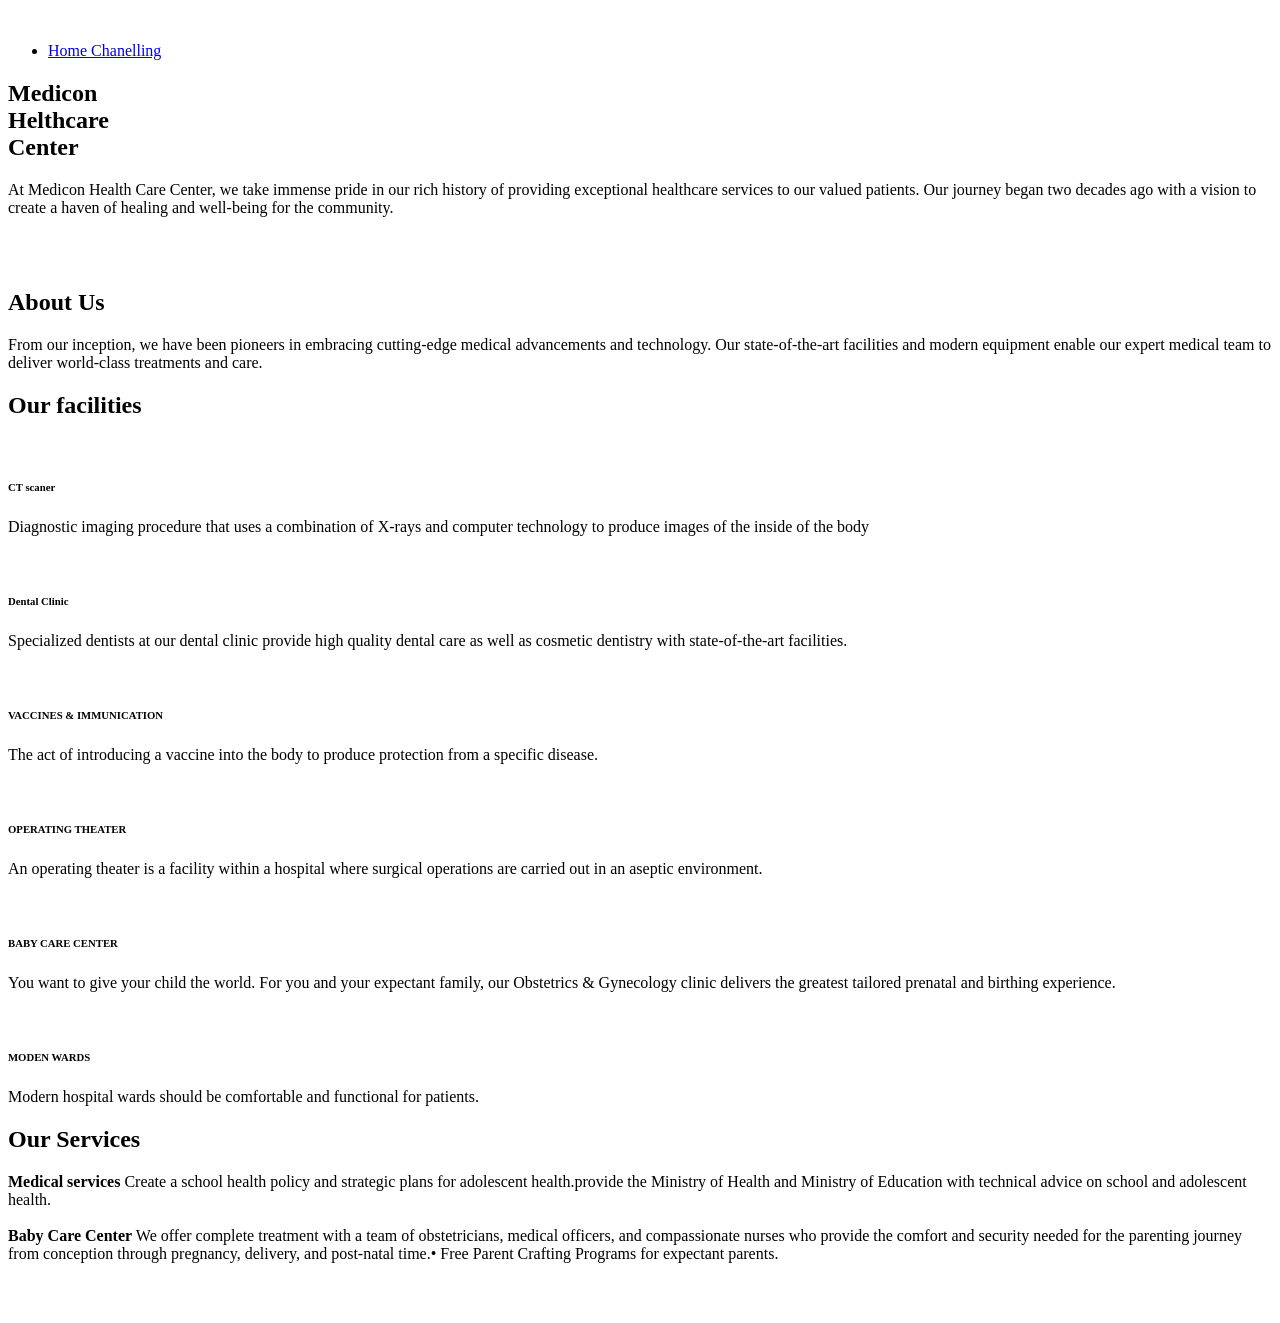
==== about.html @ 48fe5101 "Add files via upload" ====
<!DOCTYPE html>
<html>

<head>
  <meta charset="utf-8" />
  <meta http-equiv="X-UA-Compatible" content="IE=edge" />
  <meta name="viewport" content="width=device-width, initial-scale=1, shrink-to-fit=no" />
  <meta name="keywords" content="" />
  <meta name="description" content="" />
  <meta name="author" content="" />

  <title>About & Services</title>

  <link rel="stylesheet" type="text/css" href="css/bootstrap.css" />

  <link href="https://fonts.googleapis.com/css?family=Poppins:400,700|Raleway:400,700&display=swap" rel="stylesheet">

  <link href="css/styleabout.css" rel="stylesheet" />

  <link href="css/responsiveabout.css" rel="stylesheet" />
</head>

<body>
  <div class="hero_area">
    <header class="header_section">
      <div class="container-fluid">
        <nav class="navbar navbar-expand-lg custom_nav-container">
          <a class="navbar-brand" href="index.html">
            <img src="images/logo.png" alt="" />
          </a>
          <div class="navbar-collapse" id="">
            <ul class="navbar-nav justify-content-between ">
              <div class="User_option">
                <li class="">
                  <a class="mr-4" href="index.html">
                    Home
                  </a>
                  <a class="" href="channalling.html">
                    Chanelling
                  </a>
                </li>
              </div>
            </ul> 
          </div>
        </nav>
      </div>
    </header>
    <!-- end header section -->
    <!-- slider section -->
    <section class="slider_section ">
      <div class="container-fluid">
        <div class="row">
          <div class="col-md-4 offset-md-1">
            <div class="detail-box">
              <h1>
                <span> Medicon</span> <br>
                Helthcare <br>
                Center
              </h1>
              <p>
                At Medicon Health Care Center, we take immense pride in our rich history of providing exceptional healthcare services to our valued patients. Our journey began two decades ago with a vision to create a haven of healing and well-being for the community.
              </p>
            </div>
          </div>
        </div>
      </div>
    </section>
    
  </div>



  <section class="about_section layout_padding-bottom">
    <div class="square-box">
      <img src="images/about/square.png" alt="">
    </div>
    <div class="container">
      <div class="row">
        <div class="col-md-6">
          <div class="img-box">
            <img src="images/about/abt1.jpg" alt="">
          </div>
        </div>
        <div class="col-md-6">
          <div class="detail-box">
            <div class="heading_container">
              <h2>
                About Us
              </h2>
            </div>
            <p>
              From our inception, we have been pioneers in embracing cutting-edge medical advancements and technology. Our state-of-the-art facilities and modern equipment enable our expert medical team to deliver world-class treatments and care.

            </p>
          </div>
        </div>
      </div>
    </div>
  </section>

  <section class="sale_section layout_padding-bottom">
    <div class="container-fluid">
      <div class="heading_container">
        <h2>
          Our facilities
        </h2>
      </div>
      <div class="sale_container">
        <div class="box">
          <div class="img-box">
            <img src="images/about/ct.jpg" alt="">
          </div>
          <div class="detail-box">
            <h6>
              CT scaner
            </h6>
            <p>
              Diagnostic imaging procedure that uses a combination of X-rays and computer technology to produce images of the inside of the body
            </p>
          </div>
        </div>
        <div class="box">
          <div class="img-box">
            <img src="images/about/den1.webp" alt="">
          </div>
          <div class="detail-box">
            <h6>
              Dental Clinic
            </h6>
            <p>
              Specialized dentists at our dental clinic provide high quality dental care as well as cosmetic dentistry with state-of-the-art facilities.
            </p>
          </div>
        </div>
        <div class="box">
          <div class="img-box">
            <img src="images/about/blood.jpg" alt="">
          </div>
          <div class="detail-box">
            <h6>
              VACCINES & IMMUNICATION
            </h6>
            <p>
              The act of introducing a vaccine into the body to produce protection from a specific disease.
            </p>
          </div>
        </div>
        <div class="box">
          <div class="img-box">
            <img src="images/about/surgery.jpg" alt="">
          </div>
          <div class="detail-box">
            <h6>
              OPERATING THEATER
            </h6>
            <p>
              An operating theater is a facility within a hospital where surgical operations are carried out in an aseptic environment. 
            </p>
          </div>
        </div>
        <div class="box">
          <div class="img-box">
            <img src="images/about/pexels-photo-3279203.jpeg" alt="">
          </div>
          <div class="detail-box">
            <h6>
              BABY CARE CENTER
            </h6>
            <p>
              You want to give your child the world. For you and your expectant family, our Obstetrics & Gynecology clinic delivers the greatest tailored prenatal and birthing experience.
            </p>
          </div>
        </div>
        <div class="box">
          <div class="img-box">
            <img src="images/about/room.jpg" alt="">
          </div>
          <div class="detail-box">
            <h6>
              MODEN WARDS
            </h6>
            <p>
              Modern hospital wards should be comfortable and functional for patients.
            </p>
          </div>
        </div>
      </div>
    </div>
  </section>

  <section class="deal_section layout_padding-bottom">
    <div class="container">
      <div class="row">
        <div class="col-md-6">
          <div class="detail-box">
            <div class="heading_container">
              <h2>
                Our Services
              </h2>
            </div>
            <p>
              <strong>Medical services</strong>
            Create a school health policy and strategic plans for adolescent health.provide the Ministry of Health and Ministry of Education with technical advice on school and adolescent health.
            
            <br><br>
              <strong>Baby Care Center</strong>
            We offer complete treatment with a team of obstetricians, medical officers, and compassionate nurses who provide the comfort and security needed for the parenting journey from conception through pregnancy, delivery, and post-natal time.• Free Parent Crafting Programs for expectant parents.

            </p>
          </div>
        </div>
        <div class="col-md-6">
          <div class="img-box">
            <div class="box b1">
              <img src="images/about/stethoscope-and-medical-report-on-a-laptop.jpg" alt="">
            </div>
            <div class="box b1">
              <img src="images/artical2.jpg" alt="">
            </div>
          </div>
        </div>
      </div>
    </div>
  </section>

  <script type="text/javascript" src="javasript/jquery-3.3.1.min.js"></script>
  <script type="text/javascript" src="javasript/bootstrap.js"></script>
  <script type="text/javascript" src="javasript/custom.js"></script>


</body>

</html>
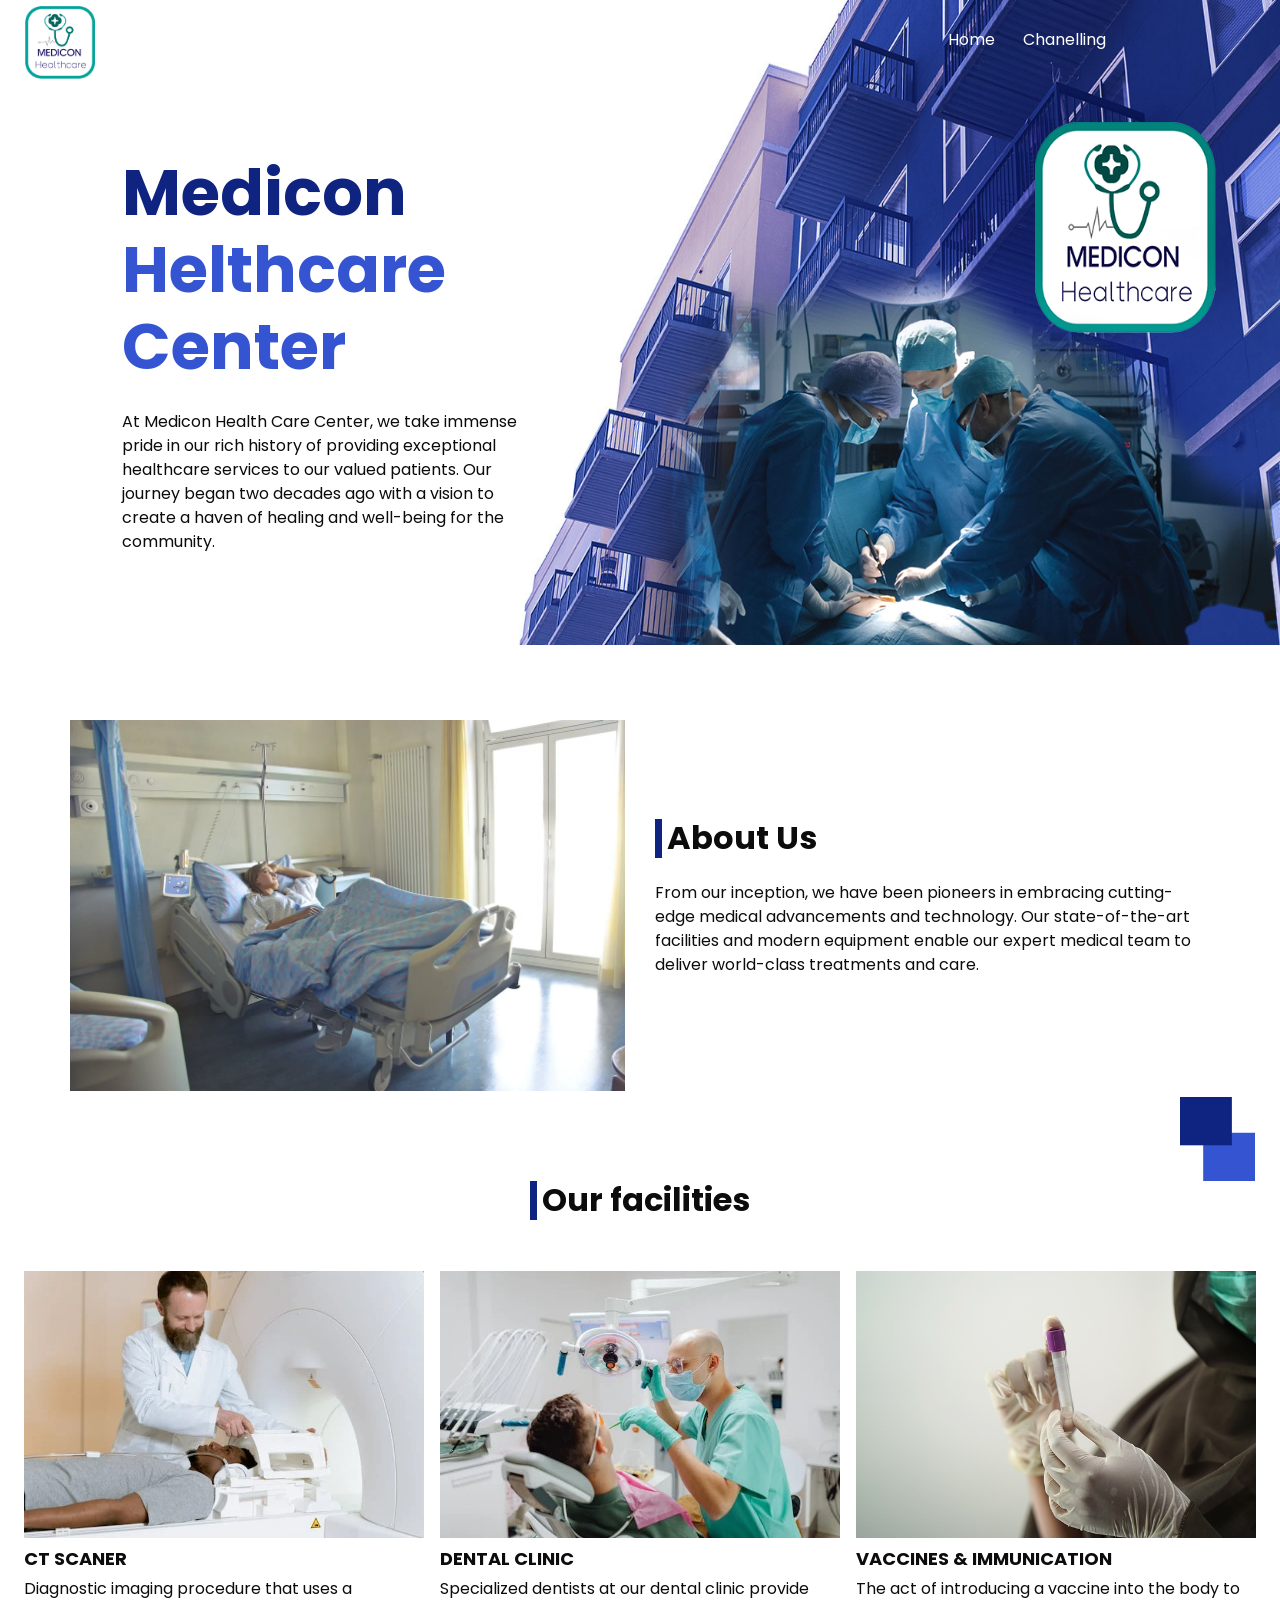
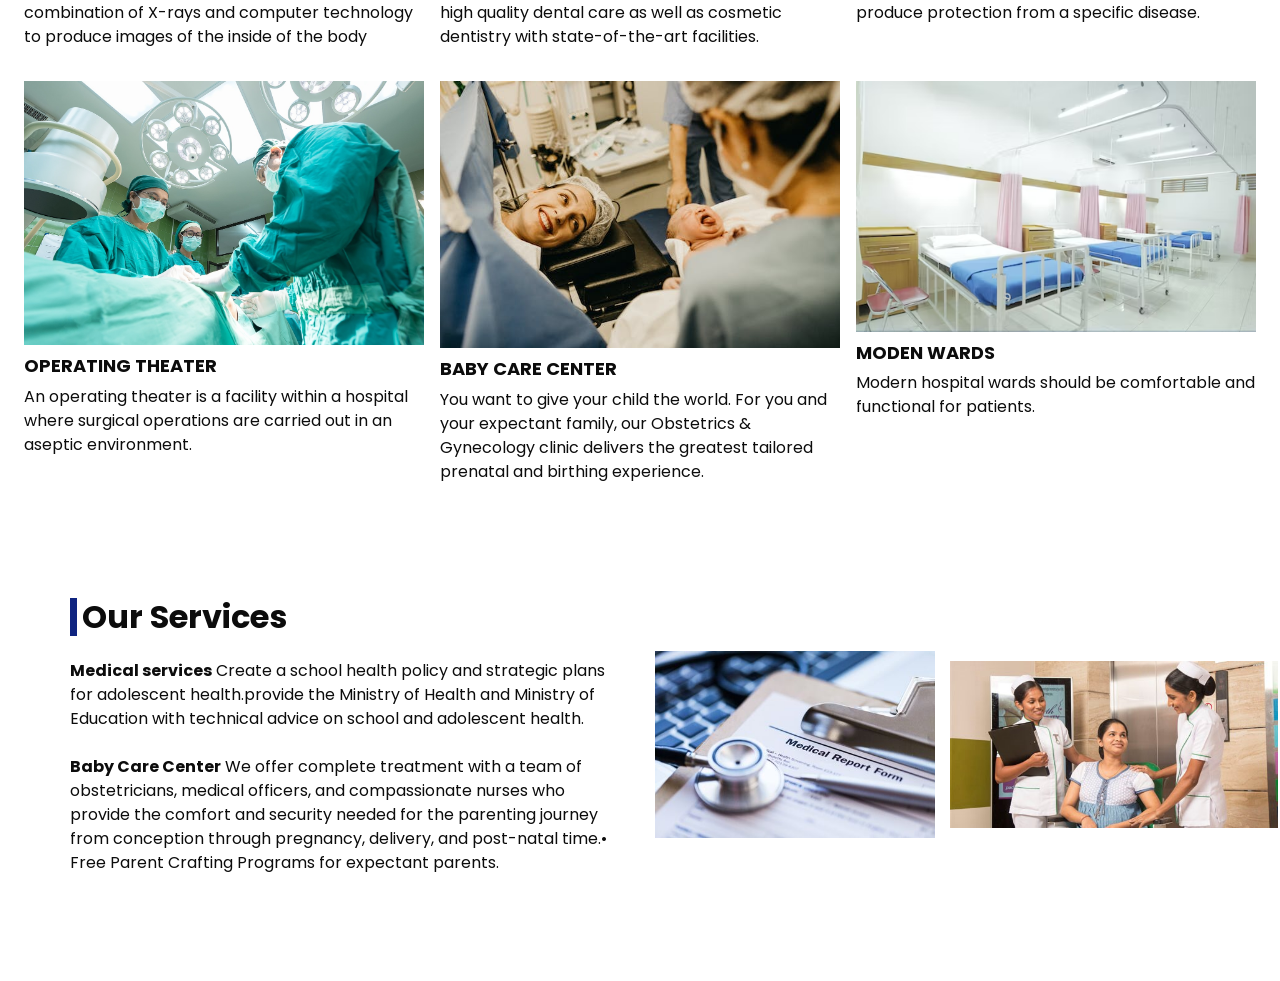
==== commit fc5c8610: "Code" ====
--- a/about.html
+++ b/about.html
@@ -1,233 +1,233 @@
-<!DOCTYPE html>
-<html>
-
-<head>
-  <meta charset="utf-8" />
-  <meta http-equiv="X-UA-Compatible" content="IE=edge" />
-  <meta name="viewport" content="width=device-width, initial-scale=1, shrink-to-fit=no" />
-  <meta name="keywords" content="" />
-  <meta name="description" content="" />
-  <meta name="author" content="" />
-
-  <title>About & Services</title>
-
-  <link rel="stylesheet" type="text/css" href="css/bootstrap.css" />
-
-  <link href="https://fonts.googleapis.com/css?family=Poppins:400,700|Raleway:400,700&display=swap" rel="stylesheet">
-
-  <link href="css/styleabout.css" rel="stylesheet" />
-
-  <link href="css/responsiveabout.css" rel="stylesheet" />
-</head>
-
-<body>
-  <div class="hero_area">
-    <header class="header_section">
-      <div class="container-fluid">
-        <nav class="navbar navbar-expand-lg custom_nav-container">
-          <a class="navbar-brand" href="index.html">
-            <img src="images/logo.png" alt="" />
-          </a>
-          <div class="navbar-collapse" id="">
-            <ul class="navbar-nav justify-content-between ">
-              <div class="User_option">
-                <li class="">
-                  <a class="mr-4" href="index.html">
-                    Home
-                  </a>
-                  <a class="" href="channalling.html">
-                    Chanelling
-                  </a>
-                </li>
-              </div>
-            </ul> 
-          </div>
-        </nav>
-      </div>
-    </header>
-    <!-- end header section -->
-    <!-- slider section -->
-    <section class="slider_section ">
-      <div class="container-fluid">
-        <div class="row">
-          <div class="col-md-4 offset-md-1">
-            <div class="detail-box">
-              <h1>
-                <span> Medicon</span> <br>
-                Helthcare <br>
-                Center
-              </h1>
-              <p>
-                At Medicon Health Care Center, we take immense pride in our rich history of providing exceptional healthcare services to our valued patients. Our journey began two decades ago with a vision to create a haven of healing and well-being for the community.
-              </p>
-            </div>
-          </div>
-        </div>
-      </div>
-    </section>
-    
-  </div>
-
-
-
-  <section class="about_section layout_padding-bottom">
-    <div class="square-box">
-      <img src="images/about/square.png" alt="">
-    </div>
-    <div class="container">
-      <div class="row">
-        <div class="col-md-6">
-          <div class="img-box">
-            <img src="images/about/abt1.jpg" alt="">
-          </div>
-        </div>
-        <div class="col-md-6">
-          <div class="detail-box">
-            <div class="heading_container">
-              <h2>
-                About Us
-              </h2>
-            </div>
-            <p>
-              From our inception, we have been pioneers in embracing cutting-edge medical advancements and technology. Our state-of-the-art facilities and modern equipment enable our expert medical team to deliver world-class treatments and care.
-
-            </p>
-          </div>
-        </div>
-      </div>
-    </div>
-  </section>
-
-  <section class="sale_section layout_padding-bottom">
-    <div class="container-fluid">
-      <div class="heading_container">
-        <h2>
-          Our facilities
-        </h2>
-      </div>
-      <div class="sale_container">
-        <div class="box">
-          <div class="img-box">
-            <img src="images/about/ct.jpg" alt="">
-          </div>
-          <div class="detail-box">
-            <h6>
-              CT scaner
-            </h6>
-            <p>
-              Diagnostic imaging procedure that uses a combination of X-rays and computer technology to produce images of the inside of the body
-            </p>
-          </div>
-        </div>
-        <div class="box">
-          <div class="img-box">
-            <img src="images/about/den1.webp" alt="">
-          </div>
-          <div class="detail-box">
-            <h6>
-              Dental Clinic
-            </h6>
-            <p>
-              Specialized dentists at our dental clinic provide high quality dental care as well as cosmetic dentistry with state-of-the-art facilities.
-            </p>
-          </div>
-        </div>
-        <div class="box">
-          <div class="img-box">
-            <img src="images/about/blood.jpg" alt="">
-          </div>
-          <div class="detail-box">
-            <h6>
-              VACCINES & IMMUNICATION
-            </h6>
-            <p>
-              The act of introducing a vaccine into the body to produce protection from a specific disease.
-            </p>
-          </div>
-        </div>
-        <div class="box">
-          <div class="img-box">
-            <img src="images/about/surgery.jpg" alt="">
-          </div>
-          <div class="detail-box">
-            <h6>
-              OPERATING THEATER
-            </h6>
-            <p>
-              An operating theater is a facility within a hospital where surgical operations are carried out in an aseptic environment. 
-            </p>
-          </div>
-        </div>
-        <div class="box">
-          <div class="img-box">
-            <img src="images/about/pexels-photo-3279203.jpeg" alt="">
-          </div>
-          <div class="detail-box">
-            <h6>
-              BABY CARE CENTER
-            </h6>
-            <p>
-              You want to give your child the world. For you and your expectant family, our Obstetrics & Gynecology clinic delivers the greatest tailored prenatal and birthing experience.
-            </p>
-          </div>
-        </div>
-        <div class="box">
-          <div class="img-box">
-            <img src="images/about/room.jpg" alt="">
-          </div>
-          <div class="detail-box">
-            <h6>
-              MODEN WARDS
-            </h6>
-            <p>
-              Modern hospital wards should be comfortable and functional for patients.
-            </p>
-          </div>
-        </div>
-      </div>
-    </div>
-  </section>
-
-  <section class="deal_section layout_padding-bottom">
-    <div class="container">
-      <div class="row">
-        <div class="col-md-6">
-          <div class="detail-box">
-            <div class="heading_container">
-              <h2>
-                Our Services
-              </h2>
-            </div>
-            <p>
-              <strong>Medical services</strong>
-            Create a school health policy and strategic plans for adolescent health.provide the Ministry of Health and Ministry of Education with technical advice on school and adolescent health.
-            
-            <br><br>
-              <strong>Baby Care Center</strong>
-            We offer complete treatment with a team of obstetricians, medical officers, and compassionate nurses who provide the comfort and security needed for the parenting journey from conception through pregnancy, delivery, and post-natal time.• Free Parent Crafting Programs for expectant parents.
-
-            </p>
-          </div>
-        </div>
-        <div class="col-md-6">
-          <div class="img-box">
-            <div class="box b1">
-              <img src="images/about/stethoscope-and-medical-report-on-a-laptop.jpg" alt="">
-            </div>
-            <div class="box b1">
-              <img src="images/artical2.jpg" alt="">
-            </div>
-          </div>
-        </div>
-      </div>
-    </div>
-  </section>
-
-  <script type="text/javascript" src="javasript/jquery-3.3.1.min.js"></script>
-  <script type="text/javascript" src="javasript/bootstrap.js"></script>
-  <script type="text/javascript" src="javasript/custom.js"></script>
-
-
-</body>
-
+<!DOCTYPE html>
+<html>
+
+<head>
+  <meta charset="utf-8" />
+  <meta http-equiv="X-UA-Compatible" content="IE=edge" />
+  <meta name="viewport" content="width=device-width, initial-scale=1, shrink-to-fit=no" />
+  <meta name="keywords" content="" />
+  <meta name="description" content="" />
+  <meta name="author" content="" />
+
+  <title>About & Services</title>
+
+  <link rel="stylesheet" type="text/css" href="css/bootstrap.css" />
+
+  <link href="https://fonts.googleapis.com/css?family=Poppins:400,700|Raleway:400,700&display=swap" rel="stylesheet">
+
+  <link href="css/styleabout.css" rel="stylesheet" />
+
+  <link href="css/responsiveabout.css" rel="stylesheet" />
+</head>
+
+<body>
+  <div class="hero_area">
+    <header class="header_section">
+      <div class="container-fluid">
+        <nav class="navbar navbar-expand-lg custom_nav-container">
+          <a class="navbar-brand" href="index.html">
+            <img src="images/logo.png" alt="" />
+          </a>
+          <div class="navbar-collapse" id="">
+            <ul class="navbar-nav justify-content-between ">
+              <div class="User_option">
+                <li class="">
+                  <a class="mr-4" href="index.html">
+                    Home
+                  </a>
+                  <a class="" href="channalling.html">
+                    Chanelling
+                  </a>
+                </li>
+              </div>
+            </ul> 
+          </div>
+        </nav>
+      </div>
+    </header>
+    <!-- end header section -->
+    <!-- slider section -->
+    <section class="slider_section ">
+      <div class="container-fluid">
+        <div class="row">
+          <div class="col-md-4 offset-md-1">
+            <div class="detail-box">
+              <h1>
+                <span> Medicon</span> <br>
+                Helthcare <br>
+                Center
+              </h1>
+              <p>
+                At Medicon Health Care Center, we take immense pride in our rich history of providing exceptional healthcare services to our valued patients. Our journey began two decades ago with a vision to create a haven of healing and well-being for the community.
+              </p>
+            </div>
+          </div>
+        </div>
+      </div>
+    </section>
+    
+  </div>
+
+
+
+  <section class="about_section layout_padding-bottom">
+    <div class="square-box">
+      <img src="images/about/square.png" alt="">
+    </div>
+    <div class="container">
+      <div class="row">
+        <div class="col-md-6">
+          <div class="img-box">
+            <img src="images/about/abt1.jpg" alt="">
+          </div>
+        </div>
+        <div class="col-md-6">
+          <div class="detail-box">
+            <div class="heading_container">
+              <h2>
+                About Us
+              </h2>
+            </div>
+            <p>
+              From our inception, we have been pioneers in embracing cutting-edge medical advancements and technology. Our state-of-the-art facilities and modern equipment enable our expert medical team to deliver world-class treatments and care.
+
+            </p>
+          </div>
+        </div>
+      </div>
+    </div>
+  </section>
+
+  <section class="sale_section layout_padding-bottom">
+    <div class="container-fluid">
+      <div class="heading_container">
+        <h2>
+          Our facilities
+        </h2>
+      </div>
+      <div class="sale_container">
+        <div class="box">
+          <div class="img-box">
+            <img src="images/about/ct.jpg" alt="">
+          </div>
+          <div class="detail-box">
+            <h6>
+              CT scaner
+            </h6>
+            <p>
+              Diagnostic imaging procedure that uses a combination of X-rays and computer technology to produce images of the inside of the body
+            </p>
+          </div>
+        </div>
+        <div class="box">
+          <div class="img-box">
+            <img src="images/about/den1.webp" alt="">
+          </div>
+          <div class="detail-box">
+            <h6>
+              Dental Clinic
+            </h6>
+            <p>
+              Specialized dentists at our dental clinic provide high quality dental care as well as cosmetic dentistry with state-of-the-art facilities.
+            </p>
+          </div>
+        </div>
+        <div class="box">
+          <div class="img-box">
+            <img src="images/about/blood.jpg" alt="">
+          </div>
+          <div class="detail-box">
+            <h6>
+              VACCINES & IMMUNICATION
+            </h6>
+            <p>
+              The act of introducing a vaccine into the body to produce protection from a specific disease.
+            </p>
+          </div>
+        </div>
+        <div class="box">
+          <div class="img-box">
+            <img src="images/about/surgery.jpg" alt="">
+          </div>
+          <div class="detail-box">
+            <h6>
+              OPERATING THEATER
+            </h6>
+            <p>
+              An operating theater is a facility within a hospital where surgical operations are carried out in an aseptic environment. 
+            </p>
+          </div>
+        </div>
+        <div class="box">
+          <div class="img-box">
+            <img src="images/about/pexels-photo-3279203.jpeg" alt="">
+          </div>
+          <div class="detail-box">
+            <h6>
+              BABY CARE CENTER
+            </h6>
+            <p>
+              You want to give your child the world. For you and your expectant family, our Obstetrics & Gynecology clinic delivers the greatest tailored prenatal and birthing experience.
+            </p>
+          </div>
+        </div>
+        <div class="box">
+          <div class="img-box">
+            <img src="images/about/room.jpg" alt="">
+          </div>
+          <div class="detail-box">
+            <h6>
+              MODEN WARDS
+            </h6>
+            <p>
+              Modern hospital wards should be comfortable and functional for patients.
+            </p>
+          </div>
+        </div>
+      </div>
+    </div>
+  </section>
+
+  <section class="deal_section layout_padding-bottom">
+    <div class="container">
+      <div class="row">
+        <div class="col-md-6">
+          <div class="detail-box">
+            <div class="heading_container">
+              <h2>
+                Our Services
+              </h2>
+            </div>
+            <p>
+              <strong>Medical services</strong>
+            Create a school health policy and strategic plans for adolescent health.provide the Ministry of Health and Ministry of Education with technical advice on school and adolescent health.
+            
+            <br><br>
+              <strong>Baby Care Center</strong>
+            We offer complete treatment with a team of obstetricians, medical officers, and compassionate nurses who provide the comfort and security needed for the parenting journey from conception through pregnancy, delivery, and post-natal time.• Free Parent Crafting Programs for expectant parents.
+
+            </p>
+          </div>
+        </div>
+        <div class="col-md-6">
+          <div class="img-box">
+            <div class="box b1">
+              <img src="images/about/stethoscope-and-medical-report-on-a-laptop.jpg" alt="">
+            </div>
+            <div class="box b1">
+              <img src="images/artical2.jpg" alt="">
+            </div>
+          </div>
+        </div>
+      </div>
+    </div>
+  </section>
+
+  <script type="text/javascript" src="javasript/jquery-3.3.1.min.js"></script>
+  <script type="text/javascript" src="javasript/bootstrap.js"></script>
+  <script type="text/javascript" src="javasript/custom.js"></script>
+
+
+</body>
+
 </html>
--- a/css/styleabout.css
+++ b/css/styleabout.css
@@ -0,0 +1,531 @@
+body {
+  font-family: 'Poppins', sans-serif;
+  color: #0c0c0c;
+  background-color: #ffffff;
+}
+
+.layout_padding {
+  padding-top: 90px;
+  padding-bottom: 90px;
+}
+
+.layout_padding2 {
+  padding: 45px 0;
+}
+
+.layout_padding2-top {
+  padding-top: 45px;
+  padding-bottom: 45px;
+}
+
+.layout_padding2-bottom {
+  padding-bottom: 45px;
+}
+
+.layout_padding-top {
+  padding-top: 90px;
+}
+
+.layout_padding-bottom {
+  padding-bottom: 90px;
+}
+
+.heading_container {
+  display: -webkit-box;
+  display: -ms-flexbox;
+  display: flex;
+  -webkit-box-orient: vertical;
+  -webkit-box-direction: normal;
+      -ms-flex-direction: column;
+          flex-direction: column;
+}
+
+.heading_container h2 {
+  padding-left: 5px;
+  position: relative;
+  border-left: 7px solid #0f2480;
+  font-weight: bold;
+}
+
+/*header section*/
+.hero_area {
+  background-image: url(../images/about/hero-bg.png);
+  position: relative;
+  background-repeat: no-repeat;
+  background-position: top right;
+  background-size: 60% 100%;
+}
+
+.sub_page .hero_area {
+  height: auto;
+  background: none;
+  background-color: #0f2480;
+}
+
+.header_section {
+  overflow-x: hidden;
+}
+
+.header_section .container-fluid {
+  padding-right: 25px;
+  padding-left: 25px;
+}
+
+.header_section .nav_container {
+  margin: 0 auto;
+}
+
+.header_section .navbar-expand-lg .navbar-nav {
+  width: 90%;
+}
+
+.header_section .user_option {
+  display: -webkit-box;
+  display: -ms-flexbox;
+  display: flex;
+  -webkit-box-align: center;
+      -ms-flex-align: center;
+          align-items: center;
+}
+
+.header_section .user_option a {
+  display: -webkit-box;
+  display: -ms-flexbox;
+  display: flex;
+  color: #ffffff;
+  -webkit-box-align: center;
+      -ms-flex-align: center;
+          align-items: center;
+}
+
+.custom_nav-container.navbar-expand-lg .navbar-nav .nav-item .nav-link {
+  padding: 10px 15px;
+  color: #060606;
+  text-align: center;
+  text-transform: uppercase;
+}
+
+.custom_nav-container.navbar-expand-lg .navbar-nav .nav-item.active .nav-link, .custom_nav-container.navbar-expand-lg .navbar-nav .nav-item:hover .nav-link {
+  color: #3554d1;
+}
+
+a,
+a:hover,
+a:focus {
+  text-decoration: none;
+}
+
+a:hover,
+a:focus {
+  color: initial;
+}
+
+.btn,
+.btn:focus {
+  outline: none !important;
+  -webkit-box-shadow: none;
+          box-shadow: none;
+}
+
+.custom_nav-container .nav_search-btn {
+  background-image: url(../images/search-icon.png);
+  background-size: 17px;
+  background-repeat: no-repeat;
+  background-position-y: 7px;
+  width: 35px;
+  height: 35px;
+  padding: 0;
+  border: none;
+}
+
+.navbar-brand {
+ height: 70px;
+}
+
+.navbar-brand img {
+  width: 70px;
+  margin-top: -4px;
+
+}
+
+.custom_nav-container {
+  z-index: 99999;
+  padding: 0;
+  height: 80px;
+}
+
+.custom_nav-container .navbar-toggler {
+  outline: none;
+}
+
+.custom_nav-container .navbar-toggler .navbar-toggler-icon {
+  background-image: url(../images/menu.png);
+  background-size: 50px;
+  width: 30px;
+  height: 30px;
+}
+
+.lg_toggl-btn {
+  background-color: transparent;
+  border: none;
+  outline: none;
+  width: 56px;
+  height: 40px;
+  cursor: pointer;
+}
+
+.lg_toggl-btn:focus {
+  outline: none;
+}
+
+.User_option {
+  display: -webkit-box;
+  display: -ms-flexbox;
+  display: flex;
+  -webkit-box-align: center;
+      -ms-flex-align: center;
+          align-items: center;
+  margin-left: auto;
+  margin-right: 35px;
+}
+
+.User_option a {
+  color: #ffffff;
+}
+
+.custom_menu-btn {
+  z-index: 9;
+  position: absolute;
+  right: 15px;
+  top: 7px;
+}
+
+.custom_menu-btn button {
+  margin-top: 12px;
+  outline: none;
+  border: none;
+  background-color: transparent;
+}
+
+.custom_menu-btn button span {
+  display: block;
+  width: 50px;
+  height: 5px;
+  background-color: #fff;
+  margin: 6px 0;
+  -webkit-transition: all .3s;
+  transition: all .3s;
+}
+
+.menu_btn-style {
+  position: fixed;
+  right: 40px;
+  top: 7px;
+}
+
+.custom_menu-btn .s-2 {
+  width: 25px;
+  margin-left: auto;
+}
+
+.custom_menu-btn .s-3 {
+  width: 25px;
+  margin-left: auto;
+}
+
+.overlay {
+  height: 100%;
+  width: 0;
+  position: fixed;
+  z-index: 1;
+  top: 0;
+  left: 0;
+  background-color: black;
+  background-color: rgba(53, 84, 209, 0.9);
+  overflow-x: hidden;
+  -webkit-transition: 0.5s;
+  transition: 0.5s;
+}
+
+.overlay .closebtn {
+  position: absolute;
+  top: 0;
+  right: 30px;
+  font-size: 60px;
+}
+
+.overlay a {
+  padding: 0px;
+  text-decoration: none;
+  font-size: 22px;
+  color: #f1f1f1;
+  display: block;
+  -webkit-transition: 0.3s;
+  transition: 0.3s;
+  margin-bottom: 15px;
+}
+
+.overlay a:hover {
+  color: #252525;
+}
+
+.overlay-content {
+  position: relative;
+  top: 30%;
+  width: 100%;
+  text-align: center;
+  margin-top: 30px;
+}
+
+.menu_width {
+  width: 100%;
+}
+
+/*end header section*/
+/* slider section */
+.slider_section {
+  padding: 75px 0;
+  color: #0b0b0b;
+}
+
+.slider_section .container {
+  position: relative;
+  z-index: 2;
+}
+
+.slider_section .row {
+  -webkit-box-align: center;
+      -ms-flex-align: center;
+          align-items: center;
+}
+
+.slider_section .detail-box h1 {
+  color: #3554d1;
+  font-weight: bold;
+  font-size: 4rem;
+}
+
+.slider_section .detail-box h1 span {
+  color: #0f2480;
+}
+
+.slider_section .detail-box p {
+  margin-top: 25px;
+}
+
+.slider_section .detail-box .btn-box {
+  margin-top: 45px;
+}
+
+.slider_section .detail-box .btn-box a {
+  display: inline-block;
+  padding: 8px 35px;
+  background-color: transparent;
+  color: #3554d1;
+  -webkit-transition: all 0.3s;
+  transition: all 0.3s;
+  border: 1px solid #3554d1;
+  border-radius: 25px;
+  margin-bottom: 75px;
+}
+
+.slider_section .detail-box .btn-box a:hover {
+  background-color: #3554d1;
+  border-color: transparent;
+  color: #ffffff;
+}
+
+.find_section {
+  -webkit-transform: translateY(-50%);
+          transform: translateY(-50%);
+}
+
+.find_section form {
+  padding: 10px 45px;
+  -webkit-box-shadow: 0px 0px 20px 11px rgba(0, 0, 0, 0.09);
+  box-shadow: 0px 0px 20px 11px rgba(0, 0, 0, 0.09);
+  background-color: #ffffff;
+}
+
+.find_section form .form-control {
+  outline: none;
+  -webkit-box-shadow: none;
+          box-shadow: none;
+  border-radius: 0;
+  height: 45px;
+  margin: 10px 0;
+}
+
+.find_section form button {
+  background-color: #f97616;
+  color: #ffffff;
+  text-transform: uppercase;
+  border: none;
+  height: 45px;
+  width: 100%;
+  margin: 10px 0;
+}
+
+.about_section {
+  position: relative;
+  padding-top: 75px;
+}
+
+.about_section .row {
+  -webkit-box-align: center;
+      -ms-flex-align: center;
+          align-items: center;
+}
+
+.about_section .img-box img {
+  width: 100%;
+}
+
+.about_section .detail-box p {
+  margin-top: 15px;
+}
+
+.about_section .detail-box a {
+  display: inline-block;
+  padding: 7px 30px;
+  background-color: transparent;
+  color: #3554d1;
+  -webkit-transition: all 0.3s;
+  transition: all 0.3s;
+  border: 1px solid #3554d1;
+  border-radius: 25px;
+  margin-top: 25px;
+}
+
+.about_section .detail-box a:hover {
+  background-color: #3554d1;
+  border-color: transparent;
+  color: #ffffff;
+}
+
+.about_section .square-box {
+  position: absolute;
+  right: 25px;
+  bottom: 0;
+  width: 75px;
+}
+
+.about_section .square-box img {
+  width: 100%;
+}
+
+.sale_section .heading_container {
+  -webkit-box-align: center;
+      -ms-flex-align: center;
+          align-items: center;
+  margin-bottom: 35px;
+}
+
+.sale_section .sale_container {
+  display: -webkit-box;
+  display: -ms-flexbox;
+  display: flex;
+  -webkit-box-pack: center;
+      -ms-flex-pack: center;
+          justify-content: center;
+  -ms-flex-wrap: wrap;
+      flex-wrap: wrap;
+}
+
+.sale_section .sale_container .box {
+  -ms-flex-preferred-size: 32%;
+      flex-basis: 32%;
+  margin: .65%;
+}
+
+.sale_section .sale_container .box .img-box img {
+  width: 100%;
+}
+
+.sale_section .sale_container .box .detail-box {
+  margin-top: 10px;
+}
+
+.sale_section .sale_container .box .detail-box h6 {
+  text-transform: uppercase;
+  font-weight: bold;
+  font-size: 18px;
+}
+
+.sale_section .btn-box {
+  display: -webkit-box;
+  display: -ms-flexbox;
+  display: flex;
+  -webkit-box-pack: center;
+      -ms-flex-pack: center;
+          justify-content: center;
+}
+
+.sale_section .btn-box a {
+  display: inline-block;
+  padding: 7px 30px;
+  background-color: transparent;
+  color: #3554d1;
+  -webkit-transition: all 0.3s;
+  transition: all 0.3s;
+  border: 1px solid #3554d1;
+  border-radius: 25px;
+  margin-top: 35px;
+}
+
+.sale_section .btn-box a:hover {
+  background-color: #3554d1;
+  border-color: transparent;
+  color: #ffffff;
+}
+
+
+.deal_section {
+  overflow-x: hidden;
+}
+
+.deal_section .row {
+  -webkit-box-align: center;
+      -ms-flex-align: center;
+          align-items: center;
+}
+
+.deal_section .detail-box p {
+  margin-top: 15px;
+}
+
+.deal_section .detail-box a {
+  display: inline-block;
+  padding: 7px 30px;
+  background-color: transparent;
+  color: #3554d1;
+  -webkit-transition: all 0.3s;
+  transition: all 0.3s;
+  border: 1px solid #3554d1;
+  border-radius: 25px;
+  margin-top: 25px;
+}
+
+.deal_section .detail-box a:hover {
+  background-color: #3554d1;
+  border-color: transparent;
+  color: #ffffff;
+}
+
+.deal_section .img-box {
+  display: -webkit-box;
+  display: -ms-flexbox;
+  display: flex;
+  -webkit-box-align: center;
+      -ms-flex-align: center;
+          align-items: center;
+  width: 115%;
+}
+
+.deal_section .img-box .box.b1 {
+  margin-right: 15px;
+}
+
+.deal_section .img-box img {
+  max-width: 100%;
+}
--- a/css/responsiveabout.css
+++ b/css/responsiveabout.css
@@ -0,0 +1,187 @@
+@media (max-width: 1120px) {}
+
+@media (max-width: 992px) {
+  .User_option {
+    display: none;
+  }
+
+  .sale_section .sale_container .box {
+    -ms-flex-preferred-size: 48%;
+    flex-basis: 48%;
+    margin: 1%;
+  }
+
+  .sale_section .sale_container .box {
+    -ms-flex-preferred-size: 98%;
+    flex-basis: 98%;
+    margin: 1%;
+
+  }
+}
+
+@media (max-width: 768px) {
+  .hero_area {
+    background: none;
+    background-color: #e9eefc;
+    height: auto;
+  }
+
+
+  .custom_menu-btn button span {
+    background-color: #0f2480;
+  }
+
+  .sub_page .custom_menu-btn button span {
+    background-color: #ffffff;
+  }
+
+
+  .slider_section {
+    text-align: center;
+  }
+
+  .slider_section .detail-box {
+    margin-bottom: 45px;
+  }
+
+  .slider_section {
+    padding: 35px 0 75px 0;
+  }
+
+  .about_section {
+    padding-top: 0;
+  }
+
+  .sub_page .about_section {
+    padding-top: 90px;
+  }
+
+  .about_section .detail-box {
+    margin-top: 35px;
+  }
+
+  .deal_section .img-box {
+    width: 100%;
+    margin-top: 45px;
+  }
+
+  .info_section .row>div {
+    display: flex;
+    flex-direction: column;
+    align-items: center;
+    text-align: center;
+    margin: 15px 0;
+  }
+
+  .contact_section .row {
+    flex-direction: column-reverse;
+  }
+
+  .contact_section .map_container {
+    padding: 0;
+    height: 450px;
+  }
+
+  .contact_section .form_container {
+    padding: 45px 0;
+  }
+
+  .client_section .client_container {
+    width: 95%;
+  }
+
+  .client_section .client_container .box {
+    padding-bottom: 45px;
+  }
+
+  .client_section .client_container .carousel-control-prev,
+  .client_section .client_container .carousel-control-next {
+    top: calc(100% - 45px);
+  }
+
+  .client_section .client_container .carousel-control-prev {
+    left: calc(50% - 50px);
+  }
+
+  .client_section .client_container .carousel-control-next {
+    right: calc(50% - 50px);
+
+  }
+
+  .info_contact {
+    display: flex;
+    flex-direction: column;
+    align-items: center;
+  }
+
+  .info_section .info_contact .img-box {
+    margin-top: 5px;
+  }
+
+  .info_section .info_contact>div {
+    align-items: flex-start;
+  }
+
+  .info_section .info_form h5 {
+    text-align: center;
+  }
+
+  .info_section .info_form .social_box {
+    justify-content: center;
+  }
+
+  .info_section .info_form .social_box a {
+    margin: 0 15px;
+  }
+
+  .footer_section p {
+    width: 85%;
+  }
+}
+
+@media (max-width: 576px) {
+  .slider_section .detail-box h1 {
+    font-size: 3rem;
+  }
+
+  .client_section .client_container div#carouselExampleControls {
+    padding: 0 5%;
+  }
+
+  .client_section .client_container .box {
+    flex-direction: column;
+    align-items: center;
+
+  }
+
+  .client_section .client_container .box .detail-box {
+    margin-top: 25px;
+  }
+
+  .client_section .client_container div#carouselExampleControls::before {
+    height: 165px;
+    left: 30%;
+    top: 43px;
+
+  }
+
+  .footer_section p {
+    width: 100%;
+  }
+}
+
+@media (max-width: 480px) {}
+
+@media (max-width: 420px) {
+  .client_section .client_container div#carouselExampleControls::before {
+    left: 20%;
+  }
+}
+
+@media (max-width: 360px) {}
+
+@media (min-width: 1200px) {
+  .container {
+    max-width: 1170px;
+  }
+}
